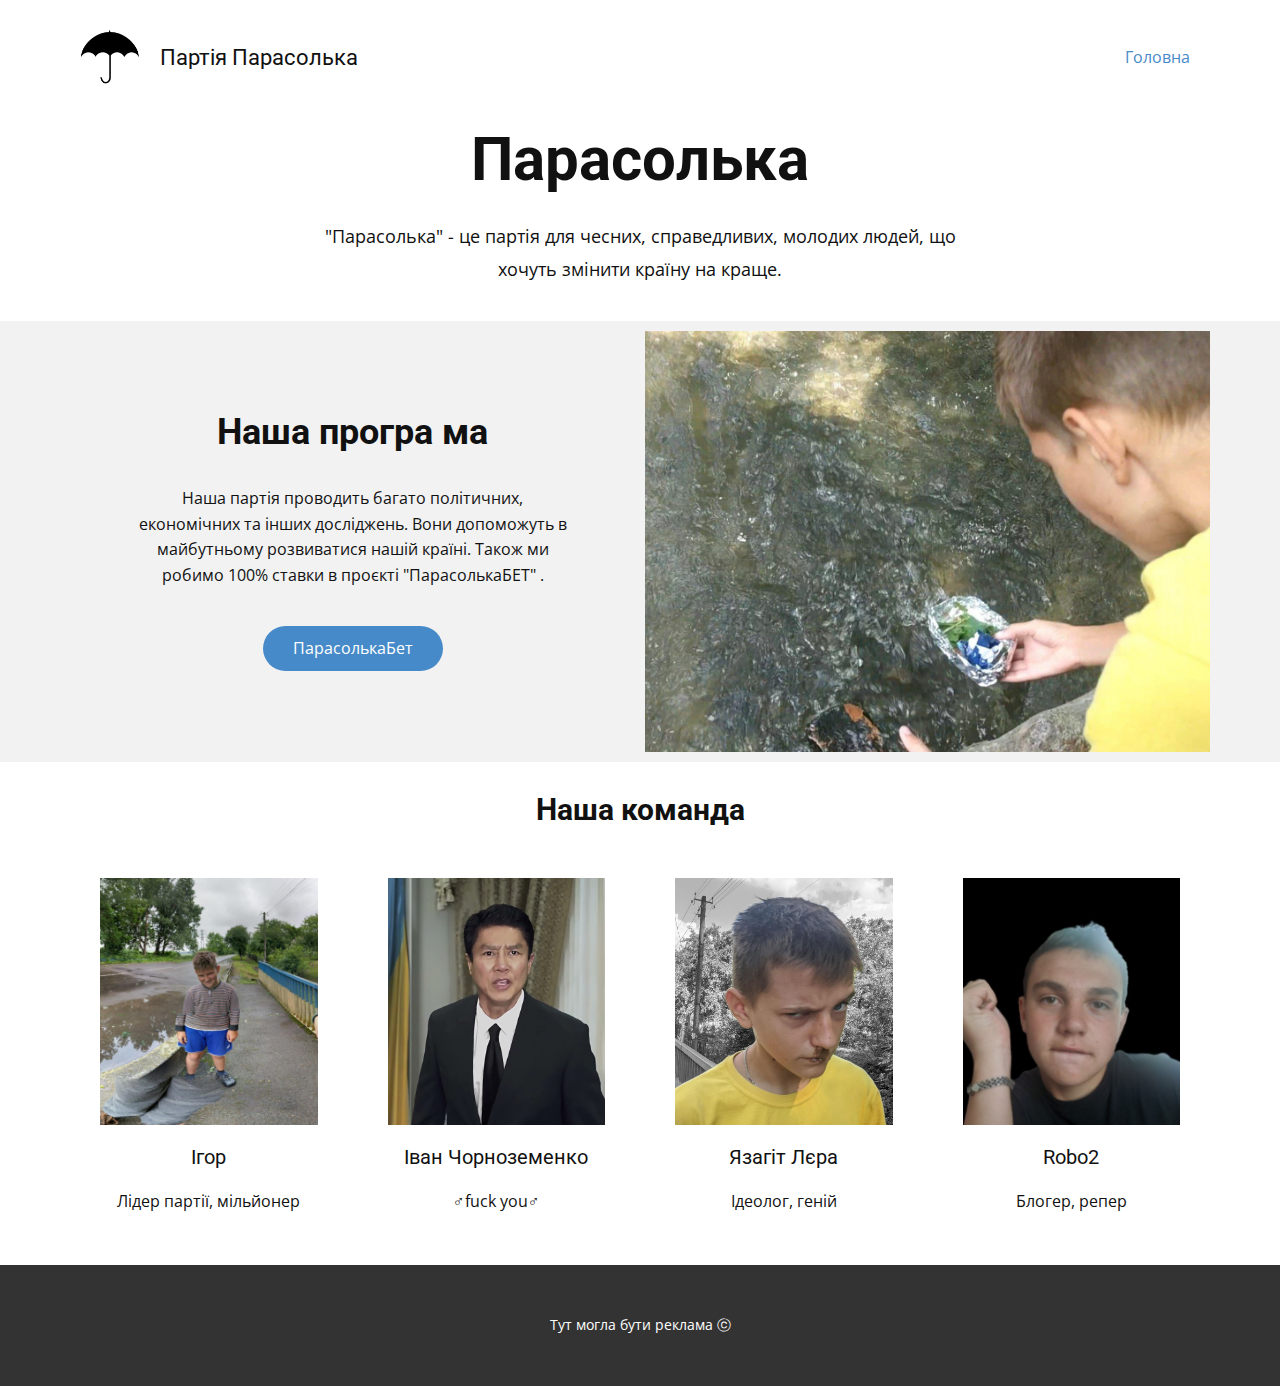
==== index.html @ fbe6b8bf "Add files via upload" ====
<!DOCTYPE html>
<html style="font-size: 16px;" lang="ru"><head>
    <meta name="viewport" content="width=device-width, initial-scale=1.0">
    <meta charset="utf-8">
    <meta name="keywords" content="Iterative Methods">
    <meta name="description" content="">
    <title>Головна</title>
    <link rel="stylesheet" href="nicepage.css" media="screen">
<link rel="stylesheet" href="Головна.css" media="screen">
    <script class="u-script" type="text/javascript" src="jquery-1.9.1.min.js" defer=""></script>
    <script class="u-script" type="text/javascript" src="nicepage.js" "="" defer=""></script>
    <meta name="generator" content="Nicepage 4.15.11, nicepage.com">
    <link id="u-theme-google-font" rel="stylesheet" href="https://fonts.googleapis.com/css?family=Roboto:100,100i,300,300i,400,400i,500,500i,700,700i,900,900i|Open+Sans:300,300i,400,400i,500,500i,600,600i,700,700i,800,800i">
    
    
    
    
    <script type="application/ld+json">{
		"@context": "http://schema.org",
		"@type": "Organization",
		"name": "",
		"url": "/",
		"logo": "images/depositphotos_54389603-stock-illustration-umbrella-silhouette.jpg"
}</script>
    <meta name="theme-color" content="#478ac9">
    <meta property="og:title" content="Головна">
    <meta property="og:type" content="website">
    <link rel="canonical" href="/">
  </head>
  <body data-home-page="https://website2592436.nicepage.io/Головна.html?version=8dcb8f96-d0e9-492e-a10a-0258645ac269" data-home-page-title="Головна" class="u-body u-xl-mode" data-lang="ru"><header class="u-clearfix u-header u-header" id="sec-ca8a"><div class="u-clearfix u-sheet u-sheet-1">
        <a href="https://nicepage.com" class="u-image u-logo u-image-1" data-image-width="600" data-image-height="600">
          <img src="images/depositphotos_54389603-stock-illustration-umbrella-silhouette.jpg" class="u-logo-image u-logo-image-1">
        </a>
        <nav class="u-menu u-menu-one-level u-offcanvas u-menu-1">
          <div class="menu-collapse" style="font-size: 1rem; letter-spacing: 0px;">
            <a class="u-button-style u-custom-left-right-menu-spacing u-custom-padding-bottom u-custom-top-bottom-menu-spacing u-nav-link u-text-active-palette-1-base u-text-hover-palette-2-base" href="#">
              <svg class="u-svg-link" viewBox="0 0 24 24"><use xlink:href="#menu-hamburger"></use></svg>
              <svg class="u-svg-content" version="1.1" id="menu-hamburger" viewBox="0 0 16 16" x="0px" y="0px" xmlns:xlink="http://www.w3.org/1999/xlink" xmlns="http://www.w3.org/2000/svg"><g><rect y="1" width="16" height="2"></rect><rect y="7" width="16" height="2"></rect><rect y="13" width="16" height="2"></rect>
</g></svg>
            </a>
          </div>
          <div class="u-custom-menu u-nav-container">
            <ul class="u-nav u-unstyled u-nav-1"><li class="u-nav-item"><a class="u-button-style u-nav-link u-text-active-palette-1-base u-text-hover-palette-2-base" href="Головна.html" style="padding: 10px 20px;">Головна</a>
</li></ul>
          </div>
          <div class="u-custom-menu u-nav-container-collapse">
            <div class="u-black u-container-style u-inner-container-layout u-opacity u-opacity-95 u-sidenav">
              <div class="u-inner-container-layout u-sidenav-overflow">
                <div class="u-menu-close"></div>
                <ul class="u-align-center u-nav u-popupmenu-items u-unstyled u-nav-2"><li class="u-nav-item"><a class="u-button-style u-nav-link" href="Головна.html">Головна</a>
</li></ul>
              </div>
            </div>
            <div class="u-black u-menu-overlay u-opacity u-opacity-70"></div>
          </div>
        </nav>
        <h3 class="u-headline u-text u-text-default u-text-1">
          <a href="/">Партія Парасолька</a>
        </h3>
      </div></header>
    <section class="u-align-center u-clearfix u-section-1" id="sec-8794">
      <div class="u-clearfix u-sheet u-sheet-1">
        <h1 class="u-text u-text-1">Парасолька<span style="font-weight: 700;">
            <span style="font-weight: 400;"></span>
          </span>
        </h1>
        <p class="u-text u-text-2">"Парасолька" - це партія для чесних, справедливих, молодих людей, що хочуть змінити країну на краще.</p>
      </div>
    </section>
    <section class="u-clearfix u-grey-5 u-section-2" id="sec-ad89">
      <div class="u-clearfix u-sheet u-valign-middle u-sheet-1">
        <div class="u-clearfix u-expanded-width u-gutter-10 u-layout-wrap u-layout-wrap-1">
          <div class="u-layout" style="">
            <div class="u-layout-row" style="">
              <div class="u-container-style u-layout-cell u-left-cell u-size-30 u-size-xs-60 u-layout-cell-1" src="">
                <div class="u-container-layout u-valign-middle u-container-layout-1">
                  <h2 class="u-align-center u-text u-text-default u-text-1">
                    <span style="font-weight: 700;">Наша програ<span style="font-weight: 700;">
                        <span style="font-weight: 400;">
                          <span style="font-weight: 700;"></span>
                        </span>
                      </span> ма
                    </span>
                    <span style="font-weight: 700;"></span>
                  </h2>
                  <p class="u-align-center u-text u-text-2">Наша партія проводить багато політичних, економічних та інших досліджень. Вони допоможуть в майбутньому розвиватися нашій країні. Також ми робимо 100% ставки в проєкті "ПарасолькаБЕТ" .</p>
                  <a href="https://anonimking.github.io/ParasolkaBet" class="u-btn u-btn-round u-button-style u-radius-50 u-btn-1">ПарасолькаБет</a>
                </div>
              </div>
              <div class="u-align-center u-container-style u-image u-layout-cell u-right-cell u-size-30 u-size-xs-60 u-image-1" src="" data-image-width="1280" data-image-height="996">
                <div class="u-container-layout u-valign-middle u-container-layout-2" src=""></div>
              </div>
            </div>
          </div>
        </div>
      </div>
    </section>
    <section class="u-align-center u-clearfix u-section-3" id="sec-432d">
      <div class="u-clearfix u-sheet u-sheet-1">
        <h3 class="u-text u-text-default u-text-1">Наша команда</h3>
        <div class="u-expanded-width u-list u-list-1">
          <div class="u-repeater u-repeater-1">
            <div class="u-align-center u-container-style u-list-item u-repeater-item">
              <div class="u-container-layout u-similar-container u-valign-top u-container-layout-1">
                <img alt="" class="u-expanded-width u-image u-image-default u-image-1" data-image-width="939" data-image-height="1080" src="images/photo_2022-08-06_21-09-45.jpg">
                <h5 class="u-text u-text-2">Ігор</h5>
                <p class="u-text u-text-3">Лідер партії, мільйонер</p>
              </div>
            </div>
            <div class="u-align-center u-container-style u-list-item u-repeater-item">
              <div class="u-container-layout u-similar-container u-valign-top u-container-layout-2">
                <img alt="" class="u-expanded-width u-image u-image-default u-image-2" data-image-width="1280" data-image-height="720" src="images/maxresdefault.jpg">
                <h5 class="u-text u-text-4">Іван Чорноземенко</h5>
                <p class="u-text u-text-5">♂fuck you♂</p>
              </div>
            </div>
            <div class="u-align-center u-container-style u-list-item u-repeater-item">
              <div class="u-container-layout u-similar-container u-valign-top u-container-layout-3">
                <img alt="" class="u-expanded-width u-image u-image-default u-image-3" data-image-width="810" data-image-height="1080" src="images/photo_2022-08-06_21-03-33.jpg">
                <h5 class="u-text u-text-6">Язагіт Лєра</h5>
                <p class="u-text u-text-7">Ідеолог, геній</p>
              </div>
            </div>
            <div class="u-align-center u-container-style u-list-item u-repeater-item">
              <div class="u-container-layout u-similar-container u-valign-top u-container-layout-4">
                <img alt="" class="u-expanded-width u-image u-image-default u-image-4" data-image-width="512" data-image-height="512" src="images/photo_2022-08-06_21-03-32.jpg">
                <h5 class="u-text u-text-8">Robo2</h5>
                <p class="u-text u-text-9">Блогер, репер</p>
              </div>
            </div>
          </div>
        </div>
      </div>
    </section>
    
    
    <footer class="u-align-center u-clearfix u-footer u-grey-80 u-footer" id="sec-3d0e"><div class="u-clearfix u-sheet u-sheet-1">
        <p class="u-small-text u-text u-text-variant u-text-1">Тут могла бути реклама ⓒ</p>
      </div></footer>
  
  
</body></html>
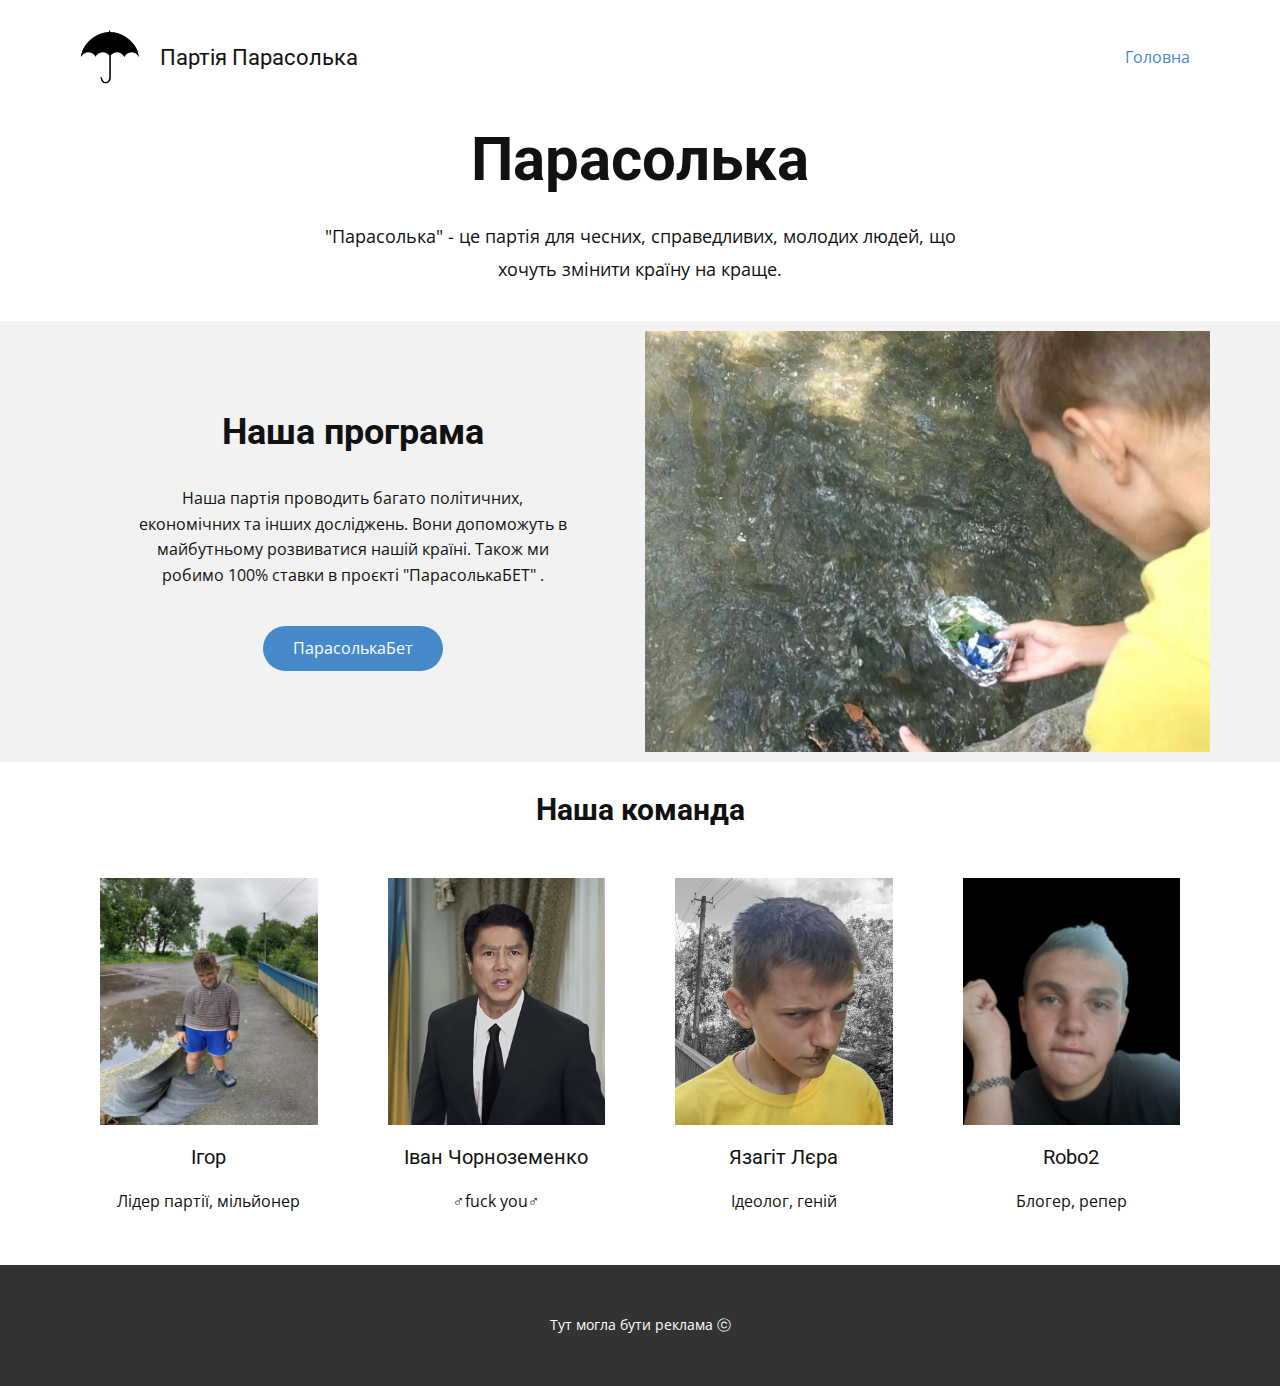
==== commit 293e61ac: "Update index.html" ====
--- a/index.html
+++ b/index.html
@@ -27,8 +27,8 @@
     <meta property="og:type" content="website">
     <link rel="canonical" href="/">
   </head>
-  <body data-home-page="https://website2592436.nicepage.io/Головна.html?version=8dcb8f96-d0e9-492e-a10a-0258645ac269" data-home-page-title="Головна" class="u-body u-xl-mode" data-lang="ru"><header class="u-clearfix u-header u-header" id="sec-ca8a"><div class="u-clearfix u-sheet u-sheet-1">
-        <a href="https://nicepage.com" class="u-image u-logo u-image-1" data-image-width="600" data-image-height="600">
+  <body data-home-page="https://anonimking.github.io/p?version=8dcb8f96-d0e9-492e-a10a-0258645ac269" data-home-page-title="Головна" class="u-body u-xl-mode" data-lang="ru"><header class="u-clearfix u-header u-header" id="sec-ca8a"><div class="u-clearfix u-sheet u-sheet-1">
+        <a href="https://anonimking.github.io/p/" class="u-image u-logo u-image-1" data-image-width="600" data-image-height="600">
           <img src="images/depositphotos_54389603-stock-illustration-umbrella-silhouette.jpg" class="u-logo-image u-logo-image-1">
         </a>
         <nav class="u-menu u-menu-one-level u-offcanvas u-menu-1">
@@ -75,11 +75,11 @@
               <div class="u-container-style u-layout-cell u-left-cell u-size-30 u-size-xs-60 u-layout-cell-1" src="">
                 <div class="u-container-layout u-valign-middle u-container-layout-1">
                   <h2 class="u-align-center u-text u-text-default u-text-1">
-                    <span style="font-weight: 700;">Наша програ<span style="font-weight: 700;">
+                    <span style="font-weight: 700;">Наша програма<span style="font-weight: 700;">
                         <span style="font-weight: 400;">
                           <span style="font-weight: 700;"></span>
                         </span>
-                      </span> ма
+                      </span>
                     </span>
                     <span style="font-weight: 700;"></span>
                   </h2>
@@ -139,4 +139,4 @@
       </div></footer>
   
   
-</body></html>+</body></html>
